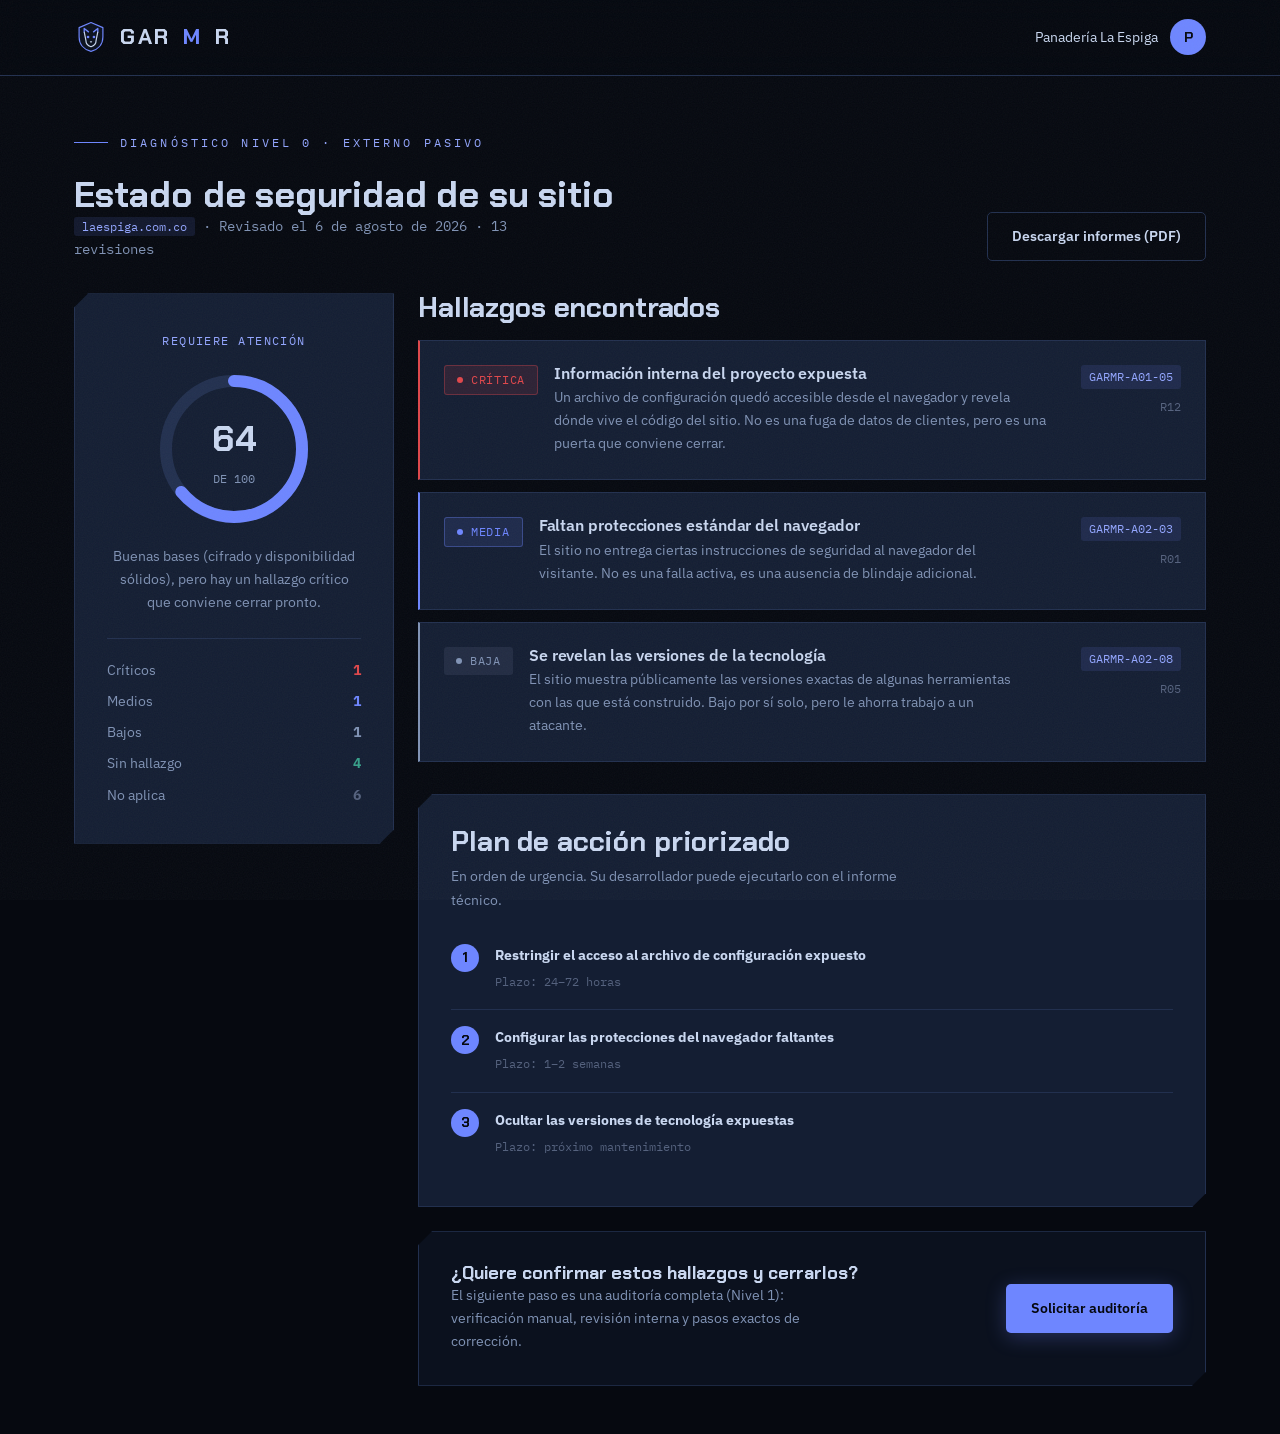
==== frontend/dashboard.html @ 86d24fcf "Panel del cliente: puntaje, hallazgos y plan de acción" ====
<!DOCTYPE html>
<html lang="es">
<head>
  <meta charset="UTF-8" />
  <meta name="viewport" content="width=device-width, initial-scale=1.0" />
  <title>Panel · GARMR</title>
  <link rel="icon" type="image/svg+xml" href="assets/favicon.svg" />
  <link rel="preconnect" href="https://fonts.googleapis.com" />
  <link rel="preconnect" href="https://fonts.gstatic.com" crossorigin />
  <link href="https://fonts.googleapis.com/css2?family=Chakra+Petch:wght@500;600;700&family=IBM+Plex+Sans:wght@400;500;600&family=IBM+Plex+Mono:wght@400;500&display=swap" rel="stylesheet" />
  <link rel="stylesheet" href="css/tokens.css" />
  <link rel="stylesheet" href="css/base.css" />
  <link rel="stylesheet" href="css/components.css" />
  <link rel="stylesheet" href="css/pages.css" />
</head>
<body>
  <div class="panel">
    <header class="panel__top">
      <div class="nav__inner">
        <a class="marca" href="index.html">
          <img src="assets/sigilo.svg" alt="" width="34" height="34" />
          GAR<b>M</b>R
        </a>
        <div class="panel__usuario">
          <span>Panadería La Espiga</span>
          <span class="panel__avatar">P</span>
        </div>
      </div>
    </header>

    <div class="panel__wrap">
      <div class="panel__cabecera">
        <div>
          <span class="eyebrow">Diagnóstico Nivel 0 · Externo pasivo</span>
          <h1>Estado de seguridad de su sitio</h1>
          <p class="meta"><span class="codigo">laespiga.com.co</span> · Revisado el 6 de agosto de 2026 · 13 revisiones</p>
        </div>
        <a class="btn btn--fantasma" href="#">Descargar informes (PDF)</a>
      </div>

      <div class="panel__grid">
        <!-- Puntaje -->
        <aside class="tarjeta tarjeta--bisel tarjeta-puntaje" id="tarjetaPuntaje">
          <span class="estado-linea">Requiere atención</span>
          <div class="dial-mini">
            <svg width="160" height="160" viewBox="0 0 160 160">
              <circle class="aro-fondo" cx="80" cy="80" r="68" />
              <circle class="aro" id="aroPanel" cx="80" cy="80" r="68" />
            </svg>
            <div class="cifra"><b id="cifraPanel">0</b><span>DE 100</span></div>
          </div>
          <p style="font-size: var(--t-sm); color: var(--escarcha-2);">Buenas bases (cifrado y disponibilidad sólidos), pero hay un hallazgo crítico que conviene cerrar pronto.</p>
          <div class="desglose">
            <div><span>Críticos</span><b style="color: var(--sev-critica);">1</b></div>
            <div><span>Medios</span><b style="color: var(--sev-media);">1</b></div>
            <div><span>Bajos</span><b style="color: var(--sev-baja);">1</b></div>
            <div><span>Sin hallazgo</span><b style="color: var(--jade);">4</b></div>
            <div><span>No aplica</span><b style="color: var(--niebla);">6</b></div>
          </div>
        </aside>

        <!-- Hallazgos + plan -->
        <div>
          <h3 style="margin-bottom: var(--s-4);">Hallazgos encontrados</h3>
          <div class="hallazgos-lista">
            <article class="hallazgo hallazgo--critica">
              <span class="insignia insignia--critica">Crítica</span>
              <div class="hallazgo__cuerpo">
                <h4>Información interna del proyecto expuesta</h4>
                <p>Un archivo de configuración quedó accesible desde el navegador y revela dónde vive el código del sitio. No es una fuga de datos de clientes, pero es una puerta que conviene cerrar.</p>
              </div>
              <div class="hallazgo__meta"><span class="codigo">GARMR-A01-05</span><span class="rev">R12</span></div>
            </article>

            <article class="hallazgo hallazgo--media">
              <span class="insignia insignia--media">Media</span>
              <div class="hallazgo__cuerpo">
                <h4>Faltan protecciones estándar del navegador</h4>
                <p>El sitio no entrega ciertas instrucciones de seguridad al navegador del visitante. No es una falla activa, es una ausencia de blindaje adicional.</p>
              </div>
              <div class="hallazgo__meta"><span class="codigo">GARMR-A02-03</span><span class="rev">R01</span></div>
            </article>

            <article class="hallazgo hallazgo--baja">
              <span class="insignia insignia--baja">Baja</span>
              <div class="hallazgo__cuerpo">
                <h4>Se revelan las versiones de la tecnología</h4>
                <p>El sitio muestra públicamente las versiones exactas de algunas herramientas con las que está construido. Bajo por sí solo, pero le ahorra trabajo a un atacante.</p>
              </div>
              <div class="hallazgo__meta"><span class="codigo">GARMR-A02-08</span><span class="rev">R05</span></div>
            </article>
          </div>

          <div class="tarjeta tarjeta--bisel plan-accion">
            <h3 style="margin-bottom: var(--s-2);">Plan de acción priorizado</h3>
            <p style="font-size: var(--t-sm); color: var(--escarcha-2); margin-bottom: var(--s-4);">En orden de urgencia. Su desarrollador puede ejecutarlo con el informe técnico.</p>
            <div class="paso"><span class="paso__num">1</span><div class="paso__txt"><strong>Restringir el acceso al archivo de configuración expuesto</strong><span>Plazo: 24–72 horas</span></div></div>
            <div class="paso"><span class="paso__num">2</span><div class="paso__txt"><strong>Configurar las protecciones del navegador faltantes</strong><span>Plazo: 1–2 semanas</span></div></div>
            <div class="paso"><span class="paso__num">3</span><div class="paso__txt"><strong>Ocultar las versiones de tecnología expuestas</strong><span>Plazo: próximo mantenimiento</span></div></div>
          </div>

          <div class="tarjeta tarjeta--bisel cta-auditoria">
            <div>
              <h3>¿Quiere confirmar estos hallazgos y cerrarlos?</h3>
              <p>El siguiente paso es una auditoría completa (Nivel 1): verificación manual, revisión interna y pasos exactos de corrección.</p>
            </div>
            <a class="btn btn--primario" href="#">Solicitar auditoría</a>
          </div>
        </div>
      </div>
    </div>
  </div>

  <script>
    (function () {
      var aro = document.getElementById("aroPanel");
      var cifra = document.getElementById("cifraPanel");
      if (!aro || !cifra) return;
      var C = 2 * Math.PI * 68;
      aro.style.strokeDasharray = String(C);
      aro.style.strokeDashoffset = String(C);
      setTimeout(function () {
        aro.style.strokeDashoffset = String(C * (1 - 64 / 100));
        var ini = null;
        function paso(ts) {
          if (!ini) ini = ts;
          var p = Math.min((ts - ini) / 1400, 1);
          cifra.textContent = String(Math.round(64 * (1 - Math.pow(1 - p, 3))));
          if (p < 1) requestAnimationFrame(paso);
        }
        requestAnimationFrame(paso);
      }, 250);
    })();
  </script>
</body>
</html>
---- frontend/css/tokens.css ----
/* ============================================================
   GARMR · Sistema de diseño — identidad "VIGILIA"
   El guardián en la oscuridad. Azul-negro frío, luz del vigía
   en índigo, rojo sangre solo para el peligro.
   Aquí viven solo las variables; el resto del CSS las consume.
   ============================================================ */

:root {
  /* --- La oscuridad (base) --- */
  --abismo:   #060910;   /* fondo, la noche */
  --noche:    #0B111E;   /* superficie oscura elevada */
  --acero:    #141E33;   /* tarjetas */
  --acero-2:  #1B2740;   /* tarjeta elevada / hover */
  --borde:    #22304F;   /* bordes sobre oscuro */

  /* --- La luz --- */
  --escarcha:   #C9D7F0; /* texto principal, luz de luna */
  --escarcha-2: #8093B5; /* texto secundario */
  --niebla:     #55627E; /* texto tenue, captions */

  /* --- La luz del vigía (acento firma) --- */
  --vigia:      #6E86FF; /* índigo luminoso, usar con disciplina */
  --vigia-2:    #93A6FF;
  --vigia-tenue:rgba(110, 134, 255, 0.12);
  --vigia-glow: 0 0 34px rgba(110, 134, 255, 0.35);

  /* --- El peligro (rojo sangre nórdico) --- */
  --sangre:      #E0474B;
  --sangre-tenue:rgba(224, 71, 75, 0.12);

  /* --- Lo seguro --- */
  --jade: #37A08A;

  /* --- Severidades (mapea el modelo de puntaje GARMR) --- */
  --sev-critica: #E0474B;  /* rojo sangre */
  --sev-alta:    #DB6B6B;  /* rojo apagado */
  --sev-media:   #6E86FF;  /* luz del vigía */
  --sev-baja:    #8093B5;  /* acero pálido */
  --sev-ok:      #37A08A;  /* jade */

  /* --- Tipografía --- */
  --f-display: "Chakra Petch", "Segoe UI", system-ui, sans-serif;
  --f-texto:   "IBM Plex Sans", system-ui, -apple-system, sans-serif;
  --f-mono:    "IBM Plex Mono", "SFMono-Regular", Consolas, monospace;

  /* Escala tipográfica (base 16px) */
  --t-xs: 0.75rem;  --t-sm: 0.875rem; --t-base: 1rem;  --t-md: 1.125rem;
  --t-lg: 1.375rem; --t-xl: 1.75rem;  --t-2xl: 2.25rem;
  --t-3xl: 3rem;    --t-4xl: 3.75rem;

  /* --- Espaciado (escala de 4px) --- */
  --s-1: 0.25rem; --s-2: 0.5rem; --s-3: 0.75rem; --s-4: 1rem;
  --s-5: 1.5rem;  --s-6: 2rem;   --s-7: 3rem;    --s-8: 4rem;
  --s-9: 6rem;    --s-10: 8rem;

  /* --- Forma --- */
  /* Radio pequeño: la identidad usa biseles, no curvas suaves */
  --radio: 5px;
  --bisel: 14px;             /* tamaño del corte de esquina (notch) */
  --linea: 1px solid var(--borde);

  /* Corte biselado en esquinas opuestas: sello visual de GARMR */
  --clip-bisel: polygon(
    var(--bisel) 0, 100% 0, 100% calc(100% - var(--bisel)),
    calc(100% - var(--bisel)) 100%, 0 100%, 0 var(--bisel)
  );

  /* --- Sombras --- */
  --sombra:    0 20px 50px rgba(0, 0, 0, 0.45);
  --sombra-lg: 0 40px 90px rgba(0, 0, 0, 0.55);

  /* --- Layout --- */
  --ancho-max: 1180px;
  --nav-alto: 76px;

  /* --- Movimiento --- */
  --ease: cubic-bezier(0.22, 1, 0.36, 1);
  --rapido: 180ms var(--ease);
  --medio:  340ms var(--ease);
  --lento:  650ms var(--ease);
}

@media (prefers-reduced-motion: reduce) {
  *, *::before, *::after {
    animation-duration: 0.001ms !important;
    animation-iteration-count: 1 !important;
    transition-duration: 0.001ms !important;
    scroll-behavior: auto !important;
  }
}
---- frontend/css/base.css ----
/* ============================================================
   GARMR · Base "VIGILIA" — reset, tipografía, y las utilidades
   de identidad: grano, divisor rúnico y esquina biselada.
   ============================================================ */

*, *::before, *::after { box-sizing: border-box; }
* { margin: 0; }

html { scroll-behavior: smooth; -webkit-text-size-adjust: 100%; }

body {
  font-family: var(--f-texto);
  font-size: var(--t-base);
  line-height: 1.65;
  color: var(--escarcha);
  background: var(--abismo);
  -webkit-font-smoothing: antialiased;
  text-rendering: optimizeLegibility;
  position: relative;
  overflow-x: hidden;
}

/* --- Grano: textura sutil sobre todo. Mata el degradado plano
       que hace que una página "se vea hecha por IA". --- */
body::after {
  content: "";
  position: fixed;
  inset: 0;
  pointer-events: none;
  z-index: 9999;
  opacity: 0.045;
  background-image: url("data:image/svg+xml,%3Csvg xmlns='http://www.w3.org/2000/svg' width='160' height='160'%3E%3Cfilter id='n'%3E%3CfeTurbulence type='fractalNoise' baseFrequency='0.8' numOctaves='3' stitchTiles='stitch'/%3E%3C/filter%3E%3Crect width='100%25' height='100%25' filter='url(%23n)'/%3E%3C/svg%3E");
}

/* --- Tipografía --- */
h1, h2, h3, h4 {
  font-family: var(--f-display);
  font-weight: 700;
  line-height: 1.08;
  letter-spacing: -0.005em;
  color: var(--escarcha);
}
h1 { font-size: clamp(2.4rem, 5.2vw, var(--t-4xl)); }
h2 { font-size: clamp(1.75rem, 3.5vw, var(--t-3xl)); }
h3 { font-size: var(--t-xl); }
h4 { font-size: var(--t-lg); font-weight: 600; }

p { max-width: 62ch; }
a { color: inherit; text-decoration: none; }
img, svg { display: block; max-width: 100%; }
button, input, select, textarea { font: inherit; color: inherit; }
ul, ol { list-style: none; padding: 0; }
code, kbd, .mono { font-family: var(--f-mono); }

/* --- Primitivas de layout --- */
.contenedor {
  width: 100%;
  max-width: var(--ancho-max);
  margin-inline: auto;
  padding-inline: var(--s-5);
}
.seccion { padding-block: var(--s-9); }

/* Eyebrow técnico: etiqueta monoespaciada con guía a la izquierda */
.eyebrow {
  display: inline-flex;
  align-items: center;
  gap: var(--s-3);
  font-family: var(--f-mono);
  font-size: var(--t-xs);
  letter-spacing: 0.26em;
  text-transform: uppercase;
  color: var(--vigia-2);
  margin-bottom: var(--s-5);
}
.eyebrow::before {
  content: "";
  width: 34px;
  height: 1px;
  background: var(--vigia);
}

.lead {
  font-size: var(--t-md);
  color: var(--escarcha-2);
  max-width: 56ch;
}

/* --- Utilidad de identidad: esquina biselada (notch) ---
       Da a las tarjetas la silueta de "piedra tallada / puerta". */
.bisel { clip-path: var(--clip-bisel); }

/* --- Utilidad de identidad: divisor rúnico ---
       Una línea con un nodo en diamante al centro. */
.runa {
  display: flex;
  align-items: center;
  gap: var(--s-4);
  color: var(--borde);
}
.runa::before, .runa::after {
  content: "";
  flex: 1;
  height: 1px;
  background: linear-gradient(90deg, transparent, var(--borde), transparent);
}
.runa i {
  width: 7px;
  height: 7px;
  background: var(--vigia);
  transform: rotate(45deg);
  box-shadow: var(--vigia-glow);
}

/* --- Accesibilidad --- */
.saltar {
  position: absolute;
  left: -9999px; top: 0;
  background: var(--vigia);
  color: var(--abismo);
  padding: var(--s-2) var(--s-4);
  z-index: 10000;
}
.saltar:focus { left: 0; }

a:focus-visible, button:focus-visible,
input:focus-visible, select:focus-visible, textarea:focus-visible {
  outline: 2px solid var(--vigia);
  outline-offset: 3px;
}
---- frontend/css/components.css ----
/* ============================================================
   GARMR · Componentes "VIGILIA"
   Navegación, botones, tarjetas, insignias y footer.
   ============================================================ */

/* ---------- Navegación ---------- */
.nav {
  position: sticky;
  top: 0;
  z-index: 100;
  height: var(--nav-alto);
  display: flex;
  align-items: center;
  background: rgba(6, 9, 16, 0.82);
  backdrop-filter: blur(14px);
  border-bottom: 1px solid var(--borde);
}
.nav__inner {
  width: 100%;
  max-width: var(--ancho-max);
  margin-inline: auto;
  padding-inline: var(--s-5);
  display: flex;
  align-items: center;
  justify-content: space-between;
}
.marca {
  display: flex;
  align-items: center;
  gap: var(--s-3);
  font-family: var(--f-display);
  font-weight: 700;
  font-size: var(--t-lg);
  letter-spacing: 0.12em;
  color: var(--escarcha);
}
.marca b { color: var(--vigia); font-weight: 700; }
.nav__links { display: flex; align-items: center; gap: var(--s-6); }
.nav__links a {
  font-size: var(--t-sm);
  color: var(--escarcha-2);
  transition: color var(--rapido);
}
.nav__links a:hover { color: var(--escarcha); }
.nav__toggle { display: none; background: none; border: 0; cursor: pointer; padding: var(--s-2); }
.nav__toggle span { display: block; width: 22px; height: 2px; background: var(--escarcha); margin: 4px 0; transition: var(--rapido); }

@media (max-width: 900px) {
  .nav__links {
    position: fixed;
    inset: var(--nav-alto) 0 auto 0;
    flex-direction: column;
    gap: var(--s-4);
    padding: var(--s-6);
    background: var(--noche);
    border-bottom: 1px solid var(--borde);
    transform: translateY(-120%);
    transition: transform var(--medio);
  }
  .nav__links.abierto { transform: translateY(0); }
  .nav__toggle { display: block; }
}

/* ---------- Botones ---------- */
.btn {
  display: inline-flex;
  align-items: center;
  gap: var(--s-2);
  font-family: var(--f-texto);
  font-weight: 600;
  font-size: var(--t-sm);
  padding: var(--s-3) var(--s-5);
  border-radius: var(--radio);
  border: 1px solid transparent;
  cursor: pointer;
  transition: transform var(--rapido), background var(--rapido), box-shadow var(--rapido), border-color var(--rapido);
  white-space: nowrap;
}
.btn:hover { transform: translateY(-2px); }
.btn:active { transform: translateY(0); }

.btn--primario {
  background: var(--vigia);
  color: #05070E;
  box-shadow: 0 4px 20px rgba(110, 134, 255, 0.28);
}
.btn--primario:hover { background: var(--vigia-2); box-shadow: var(--vigia-glow); }

.btn--fantasma {
  background: transparent;
  color: var(--escarcha);
  border-color: var(--borde);
}
.btn--fantasma:hover { border-color: var(--vigia); color: var(--vigia-2); }

.btn--peligro {
  background: var(--sangre);
  color: #fff;
}
.btn--peligro:hover { background: #ec5a5e; box-shadow: 0 0 30px rgba(224, 71, 75, 0.35); }

.btn--bloque { width: 100%; justify-content: center; }
.btn--grande { padding: var(--s-4) var(--s-6); font-size: var(--t-base); }

/* ---------- Tarjetas ---------- */
.tarjeta {
  background: var(--acero);
  border: 1px solid var(--borde);
  padding: var(--s-6);
  transition: transform var(--medio), border-color var(--medio), background var(--medio);
}
/* Variante biselada: la silueta de "piedra tallada" */
.tarjeta--bisel { clip-path: var(--clip-bisel); }
.tarjeta--interactiva:hover {
  transform: translateY(-4px);
  border-color: var(--vigia);
  background: var(--acero-2);
}

/* ---------- Insignias de severidad ---------- */
.insignia {
  display: inline-flex;
  align-items: center;
  gap: var(--s-2);
  font-family: var(--f-mono);
  font-size: var(--t-xs);
  letter-spacing: 0.06em;
  text-transform: uppercase;
  padding: var(--s-1) var(--s-3);
  border-radius: 3px;
}
.insignia::before { content: ""; width: 6px; height: 6px; border-radius: 50%; background: currentColor; }
.insignia--critica { color: var(--sev-critica); background: var(--sangre-tenue); border: 1px solid rgba(224,71,75,0.35); }
.insignia--alta    { color: var(--sev-alta);    background: rgba(219,107,107,0.12); }
.insignia--media   { color: var(--sev-media);   background: var(--vigia-tenue); border: 1px solid rgba(110,134,255,0.35); }
.insignia--baja    { color: var(--sev-baja);    background: rgba(128,147,181,0.12); }
.insignia--ok      { color: var(--sev-ok);      background: rgba(55,160,138,0.12); }

/* Código de hallazgo (monoespaciado) */
.codigo {
  font-family: var(--f-mono);
  font-size: var(--t-xs);
  color: var(--vigia-2);
  background: var(--vigia-tenue);
  padding: 2px var(--s-2);
  border-radius: 3px;
}

/* ---------- Footer ---------- */
.footer {
  background: var(--noche);
  color: var(--escarcha-2);
  padding-block: var(--s-8) var(--s-6);
  border-top: 1px solid var(--borde);
}
.footer__grid {
  display: grid;
  grid-template-columns: 1.5fr 1fr 1fr;
  gap: var(--s-7);
  margin-bottom: var(--s-7);
}
.footer h4 {
  color: var(--escarcha);
  font-family: var(--f-mono);
  font-size: var(--t-xs);
  font-weight: 500;
  margin-bottom: var(--s-4);
  text-transform: uppercase;
  letter-spacing: 0.12em;
}
.footer a { display: block; font-size: var(--t-sm); padding-block: var(--s-1); transition: color var(--rapido); }
.footer a:hover { color: var(--vigia-2); }
.footer__base {
  display: flex;
  justify-content: space-between;
  padding-top: var(--s-5);
  border-top: 1px solid var(--borde);
  font-family: var(--f-mono);
  font-size: var(--t-xs);
  color: var(--niebla);
}
@media (max-width: 720px) {
  .footer__grid { grid-template-columns: 1fr; gap: var(--s-6); }
  .footer__base { flex-direction: column; gap: var(--s-3); }
}

/* ---------- Revelado al hacer scroll ---------- */
.revelar { opacity: 0; transform: translateY(24px); transition: opacity var(--lento), transform var(--lento); }
.revelar.visible { opacity: 1; transform: translateY(0); }
---- frontend/css/pages.css ----
/* ============================================================
   GARMR · Estilos de la landing "VIGILIA"
   ============================================================ */

/* ==================== HERO ==================== */
.hero {
  position: relative;
  padding-block: var(--s-10) var(--s-10);
  overflow: hidden;
}
.hero::before { /* resplandor del vigía */
  content: "";
  position: absolute;
  top: -30%; left: 50%;
  width: 900px; height: 900px;
  transform: translateX(-50%);
  background: radial-gradient(circle, rgba(110,134,255,0.12), transparent 62%);
  pointer-events: none;
}
.hero__sigilo { /* sigilo gigante de fondo */
  position: absolute;
  right: -140px; top: 30px;
  width: 620px;
  opacity: 0.045;
  pointer-events: none;
}
.hero__grid {
  position: relative;
  display: grid;
  grid-template-columns: 1.05fr 0.95fr;
  gap: var(--s-8);
  align-items: center;
}
.hero h1 { margin-bottom: var(--s-5); }
.hero h1 .luz { color: var(--vigia); }
.hero__lead { font-size: var(--t-md); color: var(--escarcha-2); margin-bottom: var(--s-6); max-width: 46ch; }
.hero__acciones { display: flex; gap: var(--s-4); flex-wrap: wrap; margin-bottom: var(--s-6); }
.hero__nota { font-family: var(--f-mono); font-size: var(--t-xs); color: var(--escarcha-2); letter-spacing: 0.03em; }
.hero__nota span { color: var(--jade); }

/* Medidor de guardia — elemento firma */
.medidor {
  position: relative;
  background: linear-gradient(160deg, var(--noche), var(--acero));
  border: 1px solid var(--borde);
  padding: var(--s-6);
  box-shadow: var(--sombra-lg);
  clip-path: var(--clip-bisel);
}
.medidor__top { display: flex; justify-content: space-between; align-items: center; margin-bottom: var(--s-5); }
.medidor__tag { font-family: var(--f-mono); font-size: var(--t-xs); letter-spacing: 0.1em; text-transform: uppercase; padding: 5px 10px; border: 1px solid var(--borde); border-radius: 3px; color: var(--escarcha-2); }
.medidor__url { font-family: var(--f-mono); font-size: var(--t-xs); color: var(--escarcha-2); }
.medidor__dial { position: relative; width: 200px; height: 200px; margin: 0 auto var(--s-4); }
.medidor__dial svg { transform: rotate(-90deg); }
.medidor__aro-fondo { fill: none; stroke: var(--borde); stroke-width: 13; }
.medidor__aro { fill: none; stroke: var(--vigia); stroke-width: 13; stroke-linecap: round; stroke-dasharray: 534; stroke-dashoffset: 534; transition: stroke-dashoffset 1.6s var(--ease); }
.medidor__cifra { position: absolute; inset: 0; display: grid; place-content: center; text-align: center; }
.medidor__cifra b { font-family: var(--f-display); font-size: 52px; color: var(--escarcha); line-height: 1; }
.medidor__cifra span { font-family: var(--f-mono); font-size: var(--t-xs); color: var(--escarcha-2); letter-spacing: 0.1em; }
.medidor__estado { text-align: center; font-family: var(--f-mono); font-size: var(--t-xs); letter-spacing: 0.18em; text-transform: uppercase; color: var(--vigia-2); margin-bottom: var(--s-5); }
.medidor__hallazgos { display: flex; flex-direction: column; gap: var(--s-2); }
.medidor__fila { display: flex; align-items: center; justify-content: space-between; font-size: var(--t-sm); padding: var(--s-3) var(--s-4); background: rgba(6,9,16,0.5); border: 1px solid var(--borde); border-radius: var(--radio); }
.medidor__fila span { color: var(--escarcha); }
.medidor__scan { position: absolute; left: 0; right: 0; height: 2px; background: linear-gradient(90deg, transparent, var(--vigia), transparent); opacity: 0.6; animation: escaneo 3.6s var(--ease) infinite; }
@keyframes escaneo { 0% { top: 8%; } 50% { top: 92%; } 100% { top: 8%; } }

@media (max-width: 900px) {
  .hero__grid { grid-template-columns: 1fr; }
  .medidor { max-width: 440px; margin-inline: auto; }
}

/* ==================== PROBLEMA (analogía del local) ==================== */
.analogia { display: grid; grid-template-columns: repeat(3, 1fr); gap: var(--s-5); margin-top: var(--s-7); }
.analogia__item { padding: var(--s-5); }
.analogia__item .par { font-family: var(--f-mono); font-size: var(--t-xs); color: var(--vigia-2); background: var(--vigia-tenue); padding: 3px 9px; border-radius: 3px; display: inline-block; margin-bottom: var(--s-3); }
.analogia__item h4 { font-family: var(--f-texto); font-size: var(--t-base); margin-bottom: var(--s-2); color: var(--escarcha); }
.analogia__item p { font-size: var(--t-sm); color: var(--escarcha-2); }
@media (max-width: 760px) { .analogia { grid-template-columns: 1fr; } }

.cita-clave { margin-top: var(--s-8); padding: var(--s-6) var(--s-7); border-left: 2px solid var(--vigia); background: var(--noche); }
.cita-clave p { font-family: var(--f-display); font-weight: 500; font-size: var(--t-lg); line-height: 1.4; max-width: 48ch; color: var(--escarcha); }

.problema-cierre { margin-top: var(--s-8); max-width: 62ch; }
.problema-cierre h3 { margin-bottom: var(--s-4); }
.problema-cierre p { color: var(--escarcha-2); }
.problema-cierre strong { color: var(--escarcha); }

/* ==================== ESCALERA DE SERVICIOS ==================== */
.escalera { display: flex; flex-direction: column; gap: var(--s-4); margin-top: var(--s-7); }
.nivel {
  display: grid;
  grid-template-columns: auto 1fr auto;
  gap: var(--s-5);
  align-items: center;
  padding: var(--s-6);
  background: var(--acero);
  border: 1px solid var(--borde);
  transition: transform var(--medio), border-color var(--medio);
  clip-path: var(--clip-bisel);
}
.nivel:hover { transform: translateX(6px); border-color: var(--vigia); }
.nivel__num { font-family: var(--f-display); font-size: var(--t-2xl); color: var(--vigia); width: 52px; text-align: center; }
.nivel__cuerpo h3 { font-size: var(--t-lg); margin-bottom: var(--s-2); }
.nivel__cuerpo p { font-size: var(--t-sm); color: var(--escarcha-2); max-width: 60ch; }
.nivel__cuerpo .frase { display: block; margin-top: var(--s-3); font-family: var(--f-display); font-size: var(--t-sm); color: var(--vigia-2); font-style: italic; }
.nivel__precio { text-align: right; white-space: nowrap; }
.nivel__precio b { font-family: var(--f-display); font-size: var(--t-md); color: var(--escarcha); display: block; }
.nivel__precio span { font-family: var(--f-mono); font-size: var(--t-xs); color: var(--niebla); }
.nivel--gratis { border-color: var(--jade); }
.nivel--gratis .nivel__num { color: var(--jade); }
@media (max-width: 760px) {
  .nivel { grid-template-columns: auto 1fr; }
  .nivel__precio { grid-column: 2; text-align: left; margin-top: var(--s-2); }
}

/* ==================== DIFERENCIADORES ==================== */
.difs { display: grid; grid-template-columns: repeat(2, 1fr); gap: var(--s-5); margin-top: var(--s-7); }
.dif { padding: var(--s-6); }
.dif__ico { width: 44px; height: 44px; border: 1px solid var(--borde); background: var(--vigia-tenue); display: grid; place-items: center; margin-bottom: var(--s-4); }
.dif__ico svg { width: 22px; height: 22px; stroke: var(--vigia); }
.dif h3 { font-size: var(--t-md); margin-bottom: var(--s-3); }
.dif p { font-size: var(--t-sm); color: var(--escarcha-2); }
.dif--destacado { grid-column: span 2; background: var(--noche); display: grid; grid-template-columns: 1fr 1fr; gap: var(--s-6); align-items: center; }
.dif--destacado h3 { font-size: var(--t-xl); }
.dif-doble { display: grid; grid-template-columns: 1fr 1fr; gap: var(--s-3); }
.dif-doble__col { background: var(--acero); border: 1px solid var(--borde); padding: var(--s-4); }
.dif-doble__col h5 { font-family: var(--f-mono); font-size: var(--t-xs); text-transform: uppercase; letter-spacing: 0.08em; margin-bottom: var(--s-2); }
.dif-doble__col.ejec h5 { color: var(--jade); }
.dif-doble__col.tec h5 { color: var(--vigia-2); }
.dif-doble__col p { font-size: var(--t-xs); color: var(--escarcha-2); }
@media (max-width: 760px) {
  .difs, .dif--destacado { grid-template-columns: 1fr; }
  .dif--destacado { grid-column: span 1; }
}

/* ==================== COMPETENCIA ==================== */
.tabla-wrap { overflow-x: auto; margin-top: var(--s-7); }
.tabla-comp { width: 100%; border-collapse: collapse; font-size: var(--t-sm); }
.tabla-comp th, .tabla-comp td { padding: var(--s-4); text-align: center; border-bottom: 1px solid var(--borde); }
.tabla-comp th:first-child, .tabla-comp td:first-child { text-align: left; font-weight: 600; color: var(--escarcha); }
.tabla-comp thead th { font-family: var(--f-mono); font-size: var(--t-xs); text-transform: uppercase; letter-spacing: 0.05em; color: var(--escarcha-2); font-weight: 500; }
.tabla-comp thead th.garmr { color: var(--abismo); background: var(--vigia); }
.tabla-comp td.garmr { background: var(--vigia-tenue); font-weight: 600; color: var(--escarcha); }
.tabla-comp .si { color: var(--jade); font-weight: 700; }
.tabla-comp .no { color: var(--niebla); }

/* ==================== CTA FINAL ==================== */
.cta-final { text-align: center; }
.cta-final h2 { max-width: 22ch; margin: 0 auto var(--s-5); }
.cta-final .lead { margin: 0 auto var(--s-6); }

/* ==================== AUTH (login / registro) ==================== */
.auth { min-height: 100vh; display: grid; grid-template-columns: 1fr 1fr; }
.auth__aside {
  background: var(--noche);
  padding: var(--s-8);
  display: flex;
  flex-direction: column;
  justify-content: space-between;
  position: relative;
  overflow: hidden;
  border-right: 1px solid var(--borde);
}
.auth__aside::before {
  content: ""; position: absolute; bottom: -20%; left: -10%;
  width: 460px; height: 460px;
  background: radial-gradient(circle, rgba(110,134,255,0.12), transparent 62%);
}
.auth__aside .marca { position: relative; margin-bottom: var(--s-8); color: var(--escarcha); }
.auth__aside h2 { position: relative; max-width: 16ch; margin-bottom: var(--s-4); color: var(--escarcha); }
.auth__aside p { position: relative; color: var(--escarcha-2); }
.auth__lista { position: relative; margin-top: var(--s-6); display: flex; flex-direction: column; gap: var(--s-3); }
.auth__lista li { display: flex; gap: var(--s-3); font-size: var(--t-sm); color: var(--escarcha); }
.auth__lista li::before { content: "✓"; color: var(--vigia); font-weight: 700; }
.auth__legal { position: relative; font-family: var(--f-mono); font-size: var(--t-xs); color: var(--niebla); }

.auth__form { display: flex; align-items: center; justify-content: center; padding: var(--s-8) var(--s-6); }
.auth__form-inner { width: 100%; max-width: 400px; }
.auth__form h1 { font-size: var(--t-2xl); margin-bottom: var(--s-2); }
.auth__form .sub { color: var(--escarcha-2); margin-bottom: var(--s-7); }
.auth__form .alt { text-align: center; margin-top: var(--s-6); font-size: var(--t-sm); color: var(--escarcha-2); }
.auth__form .alt a { color: var(--vigia-2); font-weight: 600; }

/* Campos de formulario */
.campo { margin-bottom: var(--s-5); }
.campo label { display: block; font-size: var(--t-sm); font-weight: 600; margin-bottom: var(--s-2); color: var(--escarcha); }
.campo input {
  width: 100%;
  padding: var(--s-3) var(--s-4);
  border: 1px solid var(--borde);
  border-radius: var(--radio);
  background: var(--acero);
  color: var(--escarcha);
  transition: border-color var(--rapido), box-shadow var(--rapido);
}
.campo input::placeholder { color: var(--niebla); }
.campo input:focus { outline: none; border-color: var(--vigia); box-shadow: 0 0 0 3px var(--vigia-tenue); }
.campo input[aria-invalid="true"] { border-color: var(--sangre); }
.campo .error { display: none; font-size: var(--t-xs); color: var(--sangre); margin-top: var(--s-2); }
.campo .error.visible { display: block; }
.pista { font-size: var(--t-xs); color: var(--niebla); margin-top: var(--s-2); }

.medidor-clave { height: 5px; border-radius: 100px; background: var(--acero); overflow: hidden; margin-top: var(--s-2); border: 1px solid var(--borde); }
.medidor-clave i { display: block; height: 100%; width: 0; background: var(--sangre); transition: width var(--medio), background var(--medio); }

.aviso-ok {
  display: none;
  padding: var(--s-4);
  background: rgba(55,160,138,0.12);
  border: 1px solid var(--jade);
  border-radius: var(--radio);
  color: var(--jade);
  font-size: var(--t-sm);
  margin-bottom: var(--s-5);
}
.aviso-ok.visible { display: block; }
@media (max-width: 820px) {
  .auth { grid-template-columns: 1fr; }
  .auth__aside { display: none; }
}

/* ==================== DASHBOARD (panel del cliente) ==================== */
.panel { min-height: 100vh; }
.panel__top {
  height: var(--nav-alto);
  display: flex; align-items: center;
  background: rgba(6,9,16,0.82);
  backdrop-filter: blur(14px);
  border-bottom: 1px solid var(--borde);
  position: sticky; top: 0; z-index: 100;
}
.panel__top .nav__inner { width: 100%; }
.panel__usuario { display: flex; align-items: center; gap: var(--s-3); font-size: var(--t-sm); color: var(--escarcha); }
.panel__avatar { width: 36px; height: 36px; border-radius: 50%; background: var(--vigia); color: var(--abismo); display: grid; place-items: center; font-weight: 700; font-family: var(--f-display); }
.panel__wrap { max-width: var(--ancho-max); margin-inline: auto; padding: var(--s-7) var(--s-5); }
.panel__cabecera { display: flex; justify-content: space-between; align-items: flex-end; margin-bottom: var(--s-6); flex-wrap: wrap; gap: var(--s-4); }
.panel__cabecera h1 { font-size: var(--t-2xl); }
.panel__cabecera .meta { color: var(--escarcha-2); font-size: var(--t-sm); font-family: var(--f-mono); }

.panel__grid { display: grid; grid-template-columns: 320px 1fr; gap: var(--s-5); align-items: start; }
@media (max-width: 900px) { .panel__grid { grid-template-columns: 1fr; } }

.tarjeta-puntaje { text-align: center; }
.dial-mini { position: relative; width: 160px; height: 160px; margin: var(--s-4) auto; }
.dial-mini svg { transform: rotate(-90deg); }
.dial-mini .aro-fondo { fill: none; stroke: var(--borde); stroke-width: 12; }
.dial-mini .aro { fill: none; stroke: var(--sev-media); stroke-width: 12; stroke-linecap: round; stroke-dasharray: 427; stroke-dashoffset: 427; transition: stroke-dashoffset 1.4s var(--ease); }
.dial-mini .cifra { position: absolute; inset: 0; display: grid; place-content: center; }
.dial-mini .cifra b { font-family: var(--f-display); font-size: var(--t-2xl); color: var(--escarcha); }
.dial-mini .cifra span { font-family: var(--f-mono); font-size: var(--t-xs); color: var(--escarcha-2); }
.estado-linea { font-family: var(--f-mono); font-size: var(--t-xs); text-transform: uppercase; letter-spacing: 0.12em; color: var(--vigia-2); }
.desglose { margin-top: var(--s-5); text-align: left; border-top: 1px solid var(--borde); padding-top: var(--s-4); }
.desglose div { display: flex; justify-content: space-between; font-size: var(--t-sm); padding: var(--s-1) 0; color: var(--escarcha-2); }

.hallazgos-lista { display: flex; flex-direction: column; gap: var(--s-3); }
.hallazgo {
  display: grid;
  grid-template-columns: auto 1fr auto;
  gap: var(--s-4);
  align-items: start;
  padding: var(--s-5);
  background: var(--acero);
  border: 1px solid var(--borde);
  border-left: 2px solid var(--niebla);
}
.hallazgo--critica { border-left-color: var(--sev-critica); }
.hallazgo--media { border-left-color: var(--sev-media); }
.hallazgo--baja { border-left-color: var(--sev-baja); }
.hallazgo__cuerpo h4 { font-family: var(--f-texto); font-size: var(--t-base); margin-bottom: var(--s-1); color: var(--escarcha); }
.hallazgo__cuerpo p { font-size: var(--t-sm); color: var(--escarcha-2); }
.hallazgo__meta { display: flex; flex-direction: column; gap: var(--s-2); align-items: flex-end; }
.hallazgo__meta .rev { font-family: var(--f-mono); font-size: var(--t-xs); color: var(--niebla); }

.plan-accion { margin-top: var(--s-6); }
.paso { display: flex; gap: var(--s-4); padding: var(--s-4) 0; border-bottom: 1px solid var(--borde); }
.paso:last-child { border-bottom: 0; }
.paso__num { width: 28px; height: 28px; border-radius: 50%; background: var(--vigia); color: var(--abismo); display: grid; place-items: center; font-size: var(--t-sm); font-weight: 700; flex-shrink: 0; font-family: var(--f-display); }
.paso__txt strong { display: block; font-size: var(--t-sm); color: var(--escarcha); }
.paso__txt span { font-size: var(--t-xs); color: var(--niebla); font-family: var(--f-mono); }

.cta-auditoria { margin-top: var(--s-5); background: var(--noche); display: flex; justify-content: space-between; align-items: center; gap: var(--s-5); flex-wrap: wrap; }
.cta-auditoria h3 { font-size: var(--t-md); }
.cta-auditoria p { color: var(--escarcha-2); font-size: var(--t-sm); max-width: 48ch; }
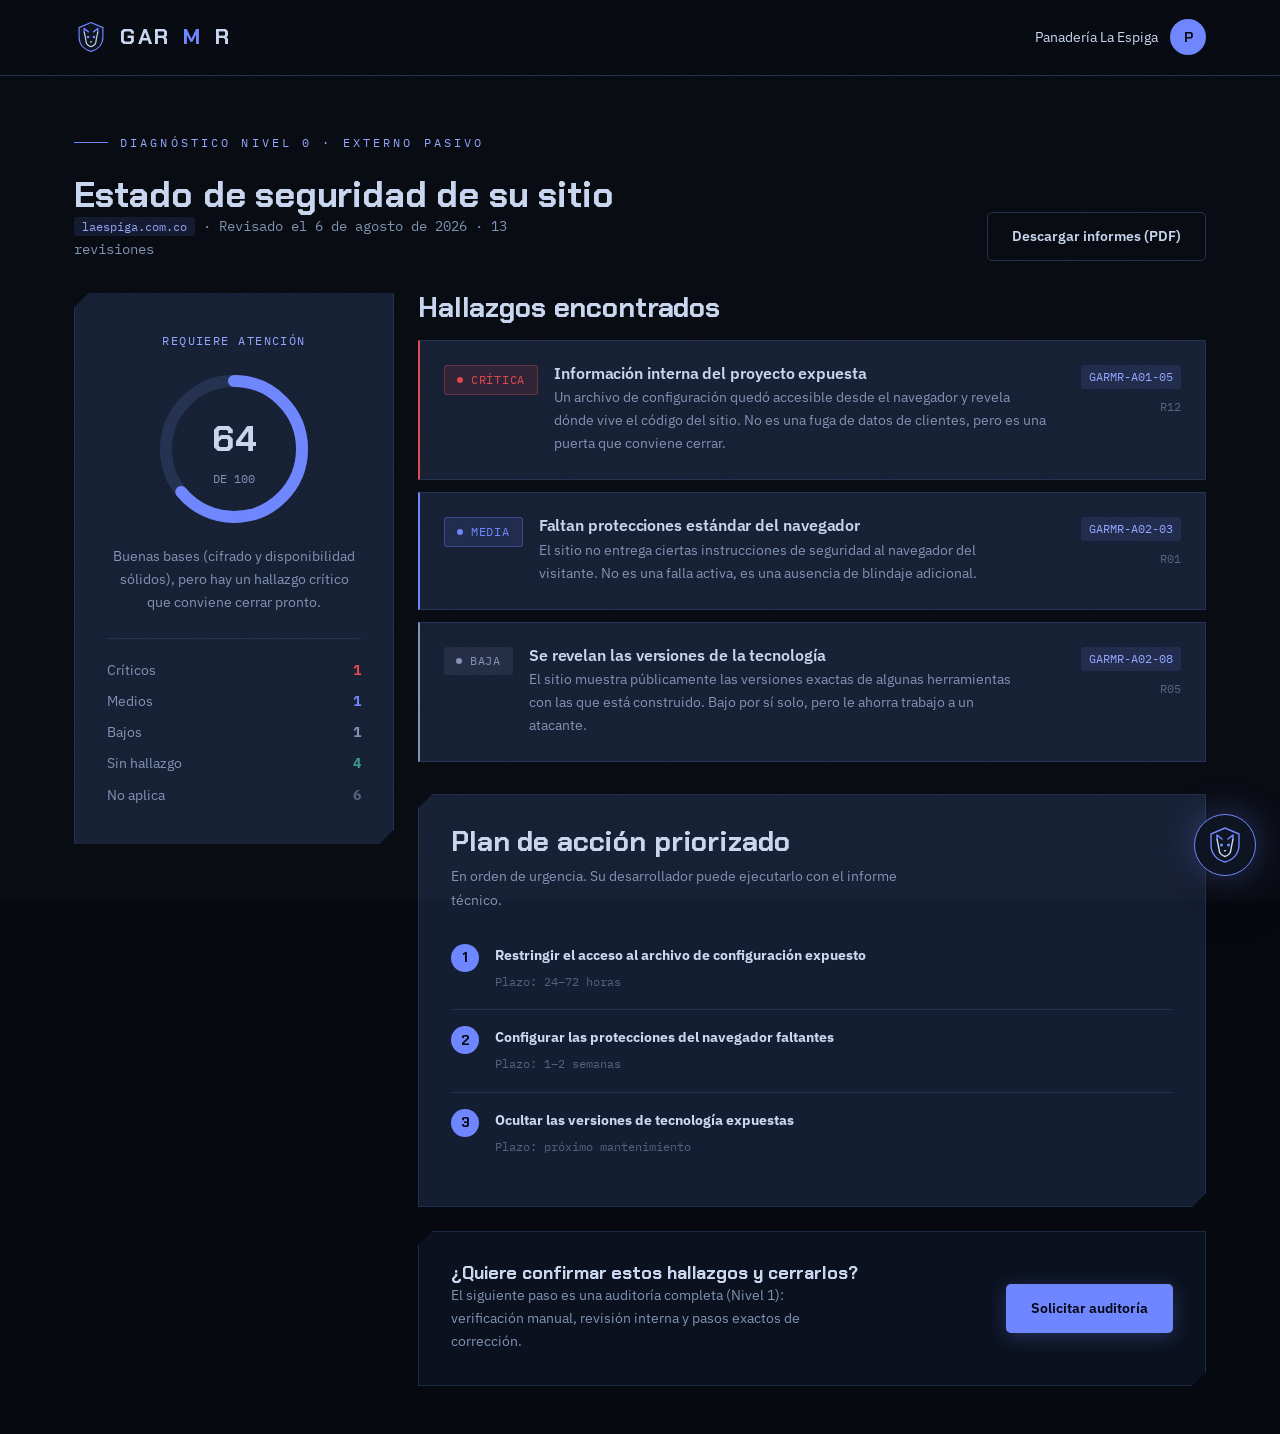
==== commit 223d1417: "Garmr: chatbot con personaje, memoria de contexto y seguimientos" ====
--- a/frontend/dashboard.html
+++ b/frontend/dashboard.html
@@ -12,6 +12,7 @@
   <link rel="stylesheet" href="css/base.css" />
   <link rel="stylesheet" href="css/components.css" />
   <link rel="stylesheet" href="css/pages.css" />
+  <link rel="stylesheet" href="css/chatbot.css" />
 </head>
 <body>
   <div class="panel">
@@ -132,5 +133,6 @@
       }, 250);
     })();
   </script>
+  <script src="js/chatbot.js"></script>
 </body>
 </html>
--- a/frontend/css/chatbot.css
+++ b/frontend/css/chatbot.css
@@ -0,0 +1,144 @@
+/* ============================================================
+   GARMR · chatbot.css — El asistente Garmr (identidad Vigilia)
+   ============================================================ */
+
+/* Botón flotante */
+.garmr-btn {
+  position: fixed;
+  right: var(--s-5);
+  bottom: var(--s-5);
+  z-index: 200;
+  width: 62px; height: 62px;
+  border-radius: 50%;
+  border: 1px solid var(--vigia);
+  background: var(--noche);
+  cursor: pointer;
+  box-shadow: var(--vigia-glow), var(--sombra);
+  display: grid;
+  place-items: center;
+  transition: transform var(--rapido);
+}
+.garmr-btn:hover { transform: scale(1.06); }
+.garmr-btn img { width: 40px; height: 40px; }
+/* Ojos que "vigilan": un pulso sutil */
+.garmr-btn::after {
+  content: "";
+  position: absolute;
+  inset: -4px;
+  border-radius: 50%;
+  border: 1px solid var(--vigia);
+  opacity: 0;
+  animation: vigilia 3s var(--ease) infinite;
+}
+@keyframes vigilia { 0% { opacity: 0.6; transform: scale(1); } 100% { opacity: 0; transform: scale(1.3); } }
+
+/* Panel */
+.garmr-panel {
+  position: fixed;
+  right: var(--s-5);
+  bottom: calc(var(--s-5) + 78px);
+  z-index: 200;
+  width: min(390px, calc(100vw - 2 * var(--s-5)));
+  height: min(580px, calc(100vh - 150px));
+  background: var(--noche);
+  border: 1px solid var(--borde);
+  box-shadow: var(--sombra-lg);
+  display: flex;
+  flex-direction: column;
+  overflow: hidden;
+  transform-origin: bottom right;
+  transform: scale(0.9);
+  opacity: 0;
+  pointer-events: none;
+  transition: transform var(--medio), opacity var(--medio);
+  clip-path: var(--clip-bisel);
+}
+.garmr-panel.abierto { transform: scale(1); opacity: 1; pointer-events: auto; }
+
+/* Cabecera */
+.garmr-head {
+  background: var(--abismo);
+  padding: var(--s-4) var(--s-5);
+  display: flex;
+  align-items: center;
+  gap: var(--s-3);
+  border-bottom: 1px solid var(--borde);
+}
+.garmr-head img { width: 38px; height: 38px; }
+.garmr-head .info { flex: 1; }
+.garmr-head strong { font-family: var(--f-display); font-size: var(--t-md); color: var(--escarcha); letter-spacing: 0.04em; }
+.garmr-head small { display: flex; align-items: center; gap: var(--s-2); color: var(--escarcha-2); font-size: var(--t-xs); }
+.garmr-head small::before { content: ""; width: 8px; height: 8px; border-radius: 50%; background: var(--jade); box-shadow: 0 0 8px var(--jade); }
+.garmr-head button { background: none; border: 0; color: var(--escarcha-2); cursor: pointer; font-size: var(--t-xl); line-height: 1; }
+.garmr-head button:hover { color: var(--escarcha); }
+
+/* Cuerpo */
+.garmr-cuerpo {
+  flex: 1;
+  overflow-y: auto;
+  padding: var(--s-5);
+  display: flex;
+  flex-direction: column;
+  gap: var(--s-4);
+}
+.garmr-cuerpo::-webkit-scrollbar { width: 8px; }
+.garmr-cuerpo::-webkit-scrollbar-thumb { background: var(--borde); border-radius: 100px; }
+
+.msg { max-width: 86%; padding: var(--s-3) var(--s-4); font-size: var(--t-sm); line-height: 1.55; border-radius: var(--radio); }
+.msg--bot { background: var(--acero); border: 1px solid var(--borde); color: var(--escarcha); align-self: flex-start; border-bottom-left-radius: 2px; }
+.msg--yo { background: var(--vigia); color: var(--abismo); align-self: flex-end; border-bottom-right-radius: 2px; font-weight: 500; }
+.msg strong { color: var(--vigia-2); }
+.msg--yo strong { color: var(--abismo); }
+.msg em { color: var(--escarcha); font-style: italic; }
+
+/* Sugerencias */
+.garmr-sugerencias { display: flex; flex-wrap: wrap; gap: var(--s-2); padding: 0 var(--s-5) var(--s-3); }
+.garmr-chip {
+  font-family: var(--f-texto);
+  font-size: var(--t-xs);
+  padding: var(--s-2) var(--s-3);
+  border-radius: 100px;
+  background: var(--acero);
+  border: 1px solid var(--borde);
+  color: var(--escarcha-2);
+  cursor: pointer;
+  transition: var(--rapido);
+}
+.garmr-chip:hover { border-color: var(--vigia); color: var(--escarcha); }
+
+/* Entrada */
+.garmr-input {
+  display: flex;
+  gap: var(--s-2);
+  padding: var(--s-4);
+  border-top: 1px solid var(--borde);
+  background: var(--abismo);
+}
+.garmr-input input {
+  flex: 1;
+  padding: var(--s-3) var(--s-4);
+  border: 1px solid var(--borde);
+  border-radius: 100px;
+  background: var(--acero);
+  color: var(--escarcha);
+}
+.garmr-input input::placeholder { color: var(--niebla); }
+.garmr-input input:focus { outline: none; border-color: var(--vigia); }
+.garmr-input button {
+  width: 44px; height: 44px;
+  border-radius: 50%;
+  border: 0;
+  background: var(--vigia);
+  color: var(--abismo);
+  cursor: pointer;
+  display: grid; place-items: center;
+}
+.garmr-input button:hover { background: var(--vigia-2); }
+.garmr-input button svg { width: 20px; height: 20px; }
+
+/* Indicador "olfateando..." */
+.olfateando { display: inline-flex; gap: 4px; padding: var(--s-3) var(--s-4); }
+.olfateando i { width: 7px; height: 7px; border-radius: 50%; background: var(--escarcha-2); animation: pulso 1.2s infinite; }
+.olfateando i:nth-child(2) { animation-delay: 0.2s; }
+.olfateando i:nth-child(3) { animation-delay: 0.4s; }
+@keyframes pulso { 0%,60%,100% { opacity: 0.3; transform: translateY(0); } 30% { opacity: 1; transform: translateY(-3px); } }
